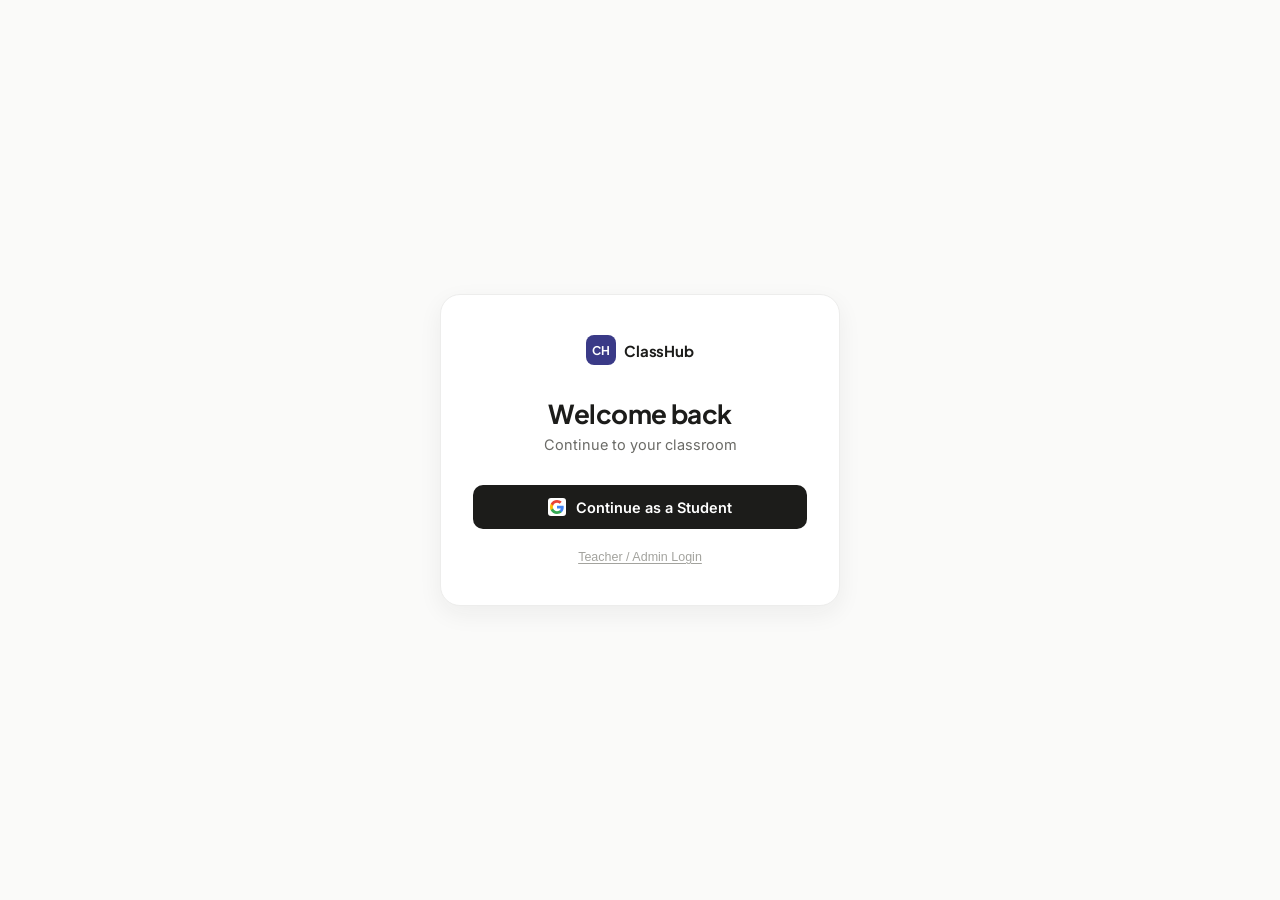
==== index.html @ 416e52ee "Add files via upload" ====
<!DOCTYPE html>
<html lang="en">
<head>
<meta charset="UTF-8" />
<meta name="viewport" content="width=device-width, initial-scale=1.0" />
<title>ClassHub — BCA Classroom</title>
<link rel="preconnect" href="https://fonts.googleapis.com" />
<link rel="preconnect" href="https://fonts.gstatic.com" crossorigin />
<link href="https://fonts.googleapis.com/css2?family=Plus+Jakarta+Sans:wght@400;500;600;700;800&family=Inter:wght@400;500;600&display=swap" rel="stylesheet" />
<link rel="stylesheet" href="style.css" />
</head>
<body>

  <!-- =========================================================
       SCREEN 1: LOGIN
  ========================================================== -->
  <section id="login-screen" class="screen">
    <div class="login-card">
      <div class="brand">
        <span class="brand-mark">CH</span>
        <span class="brand-name">ClassHub</span>
      </div>

      <h1 class="login-heading">Welcome back</h1>
      <p class="login-subtitle">Continue to your classroom</p>

      <button id="google-signin-btn" class="btn-primary">
        <svg width="18" height="18" viewBox="0 0 18 18" aria-hidden="true">
          <path fill="#4285F4" d="M17.64 9.2c0-.64-.06-1.25-.16-1.84H9v3.48h4.84c-.21 1.13-.85 2.09-1.81 2.73v2.27h2.93c1.71-1.58 2.68-3.9 2.68-6.64z"/>
          <path fill="#34A853" d="M9 18c2.43 0 4.47-.8 5.96-2.17l-2.93-2.27c-.81.54-1.85.86-3.03.86-2.33 0-4.31-1.57-5.02-3.68H.96v2.34C2.44 15.98 5.48 18 9 18z"/>
          <path fill="#FBBC05" d="M3.98 10.74A5.4 5.4 0 0 1 3.68 9c0-.6.1-1.19.3-1.74V4.92H.96A8.99 8.99 0 0 0 0 9c0 1.45.35 2.83.96 4.08l3.02-2.34z"/>
          <path fill="#EA4335" d="M9 3.58c1.32 0 2.51.45 3.44 1.35l2.59-2.59C13.46.89 11.43 0 9 0 5.48 0 2.44 2.02.96 4.92l3.02 2.34C4.69 5.15 6.67 3.58 9 3.58z"/>
        </svg>
        <span>Continue as a Student</span>
      </button>

      <button id="show-teacher-login" class="teacher-link">Teacher / Admin Login</button>
    </div>
  </section>

  <!-- =========================================================
       SCREEN 2: TEACHER / ADMIN LOGIN (hidden panel)
  ========================================================== -->
  <section id="teacher-screen" class="screen hidden">
    <div class="login-card">
      <button id="back-to-student" class="back-link" aria-label="Back">← Back</button>

      <div class="brand">
        <span class="brand-mark">CH</span>
        <span class="brand-name">ClassHub</span>
      </div>

      <h1 class="login-heading">Teacher sign in</h1>
      <p class="login-subtitle">For faculty and admin use only</p>

      <form id="teacher-login-form" class="teacher-form">
        <label for="teacher-email">Email</label>
        <input type="email" id="teacher-email" placeholder="admin@dav.in" required autocomplete="username" />

        <label for="teacher-password">Password</label>
        <input type="password" id="teacher-password" placeholder="••••••••" required autocomplete="current-password" />

        <p id="teacher-error" class="error-text hidden">Incorrect email or password.</p>

        <button type="submit" class="btn-primary">Sign in</button>
      </form>

      <p class="demo-note">Demo credentials for development only — not a secure login method.</p>
    </div>
  </section>

  <!-- =========================================================
       SCREEN 3: STUDENT ONBOARDING (first login only)
  ========================================================== -->
  <section id="onboarding-screen" class="screen hidden">
    <div class="login-card">
      <div class="brand">
        <span class="brand-mark">CH</span>
        <span class="brand-name">ClassHub</span>
      </div>

      <h1 class="login-heading">Welcome to ClassHub</h1>
      <p class="login-subtitle">Select your classroom to continue</p>

      <div class="classroom-card">
        <div class="classroom-name">BCA — FCA1</div>
        <div class="classroom-meta">Session 2026–27</div>
        <div class="classroom-meta">DAV College, Jalandhar</div>
      </div>

      <button id="join-classroom-btn" class="btn-primary">Join Classroom</button>
    </div>
  </section>

  <!-- =========================================================
       SCREEN 4: STUDENT DASHBOARD
  ========================================================== -->
  <section id="student-dashboard" class="screen hidden">
    <header class="app-header">
      <div class="header-left">
        <span class="brand-mark small">CH</span>
        <span class="brand-name">ClassHub</span>
        <span class="session-pill" id="session-pill">BCA · FCA1 · 2026–27</span>
      </div>

      <div class="header-right">
        <div class="profile-trigger" id="profile-trigger">
          <img id="header-avatar" class="avatar" src="" alt="Profile picture" />
          <span id="header-name" class="header-name"></span>
          <svg class="chevron" width="12" height="12" viewBox="0 0 12 12"><path d="M2 4l4 4 4-4" stroke="currentColor" stroke-width="1.5" fill="none" stroke-linecap="round" stroke-linejoin="round"/></svg>
        </div>
        <div id="profile-menu" class="profile-menu hidden">
          <div class="profile-menu-header">
            <img id="menu-avatar" class="avatar large" src="" alt="Profile picture" />
            <div>
              <div id="menu-name" class="menu-name"></div>
              <div id="menu-email" class="menu-email"></div>
            </div>
          </div>
          <button id="view-profile-btn" class="profile-menu-item">View profile</button>
          <button id="logout-btn" class="profile-menu-item danger">Log out</button>
        </div>
      </div>
    </header>

    <main class="dashboard-main">
      <h2 id="greeting" class="greeting">Good morning</h2>
      <p class="class-line" id="class-line">BCA • FCA1 • 2026–27</p>

      <div class="card-grid">
        <div class="feature-card">
          <div class="card-icon">📘</div>
          <div class="card-title">Notes</div>
          <div class="card-desc">Class notes and study material</div>
          <span class="card-badge">Coming soon</span>
        </div>
        <div class="feature-card">
          <div class="card-icon">📝</div>
          <div class="card-title">Assignments</div>
          <div class="card-desc">Tests and submissions</div>
          <span class="card-badge">Coming soon</span>
        </div>
        <div class="feature-card">
          <div class="card-icon">✅</div>
          <div class="card-title">Attendance</div>
          <div class="card-desc">Track your attendance</div>
          <span class="card-badge">Coming soon</span>
        </div>
        <div class="feature-card">
          <div class="card-icon">🗓️</div>
          <div class="card-title">Schedule</div>
          <div class="card-desc">Coming soon</div>
          <span class="card-badge">Coming soon</span>
        </div>
      </div>
    </main>
  </section>

  <!-- =========================================================
       SCREEN 5: STUDENT PROFILE PAGE
  ========================================================== -->
  <section id="profile-screen" class="screen hidden">
    <header class="app-header">
      <div class="header-left">
        <button id="profile-back-btn" class="back-link inline">← Back to dashboard</button>
      </div>
    </header>

    <main class="profile-main">
      <div class="profile-card">
        <img id="profile-photo" class="avatar xlarge" src="" alt="Profile picture" />
        <h2 id="profile-name" class="profile-name"></h2>
        <p id="profile-email" class="profile-email"></p>

        <div class="profile-details">
          <div class="detail-row"><span>Student UID</span><span id="profile-uid"></span></div>
          <div class="detail-row"><span>Class</span><span id="profile-class"></span></div>
          <div class="detail-row"><span>Section</span><span id="profile-section"></span></div>
          <div class="detail-row"><span>Session</span><span id="profile-session"></span></div>
          <div class="detail-row"><span>College</span><span id="profile-college"></span></div>
          <div class="detail-row"><span>Roll Number</span><span id="profile-roll"></span></div>
        </div>
      </div>
    </main>
  </section>

  <!-- =========================================================
       SCREEN 6: TEACHER DASHBOARD (placeholder)
  ========================================================== -->
  <section id="teacher-dashboard" class="screen hidden">
    <header class="app-header">
      <div class="header-left">
        <span class="brand-mark small">CH</span>
        <span class="brand-name">ClassHub</span>
      </div>
      <div class="header-right">
        <span class="teacher-name-tag">DAV Teacher</span>
        <button id="teacher-logout-btn" class="btn-secondary small">Log out</button>
      </div>
    </header>

    <main class="dashboard-main">
      <h2 class="greeting">Teacher Dashboard</h2>
      <p class="class-line">Placeholder — modules coming in a later phase</p>

      <div class="card-grid">
        <div class="feature-card"><div class="card-icon">📘</div><div class="card-title">Notes</div><span class="card-badge">Coming soon</span></div>
        <div class="feature-card"><div class="card-icon">📝</div><div class="card-title">Assignments</div><span class="card-badge">Coming soon</span></div>
        <div class="feature-card"><div class="card-icon">✅</div><div class="card-title">Attendance</div><span class="card-badge">Coming soon</span></div>
        <div class="feature-card"><div class="card-icon">👥</div><div class="card-title">Students</div><span class="card-badge">Coming soon</span></div>
      </div>
    </main>
  </section>

  <!-- Firebase SDKs (compat build — simplest for beginners) -->
  <script src="https://www.gstatic.com/firebasejs/10.12.2/firebase-app-compat.js"></script>
  <script src="https://www.gstatic.com/firebasejs/10.12.2/firebase-auth-compat.js"></script>
  <script src="https://www.gstatic.com/firebasejs/10.12.2/firebase-firestore-compat.js"></script>

  <script src="script.js"></script>
</body>
</html>
---- style.css ----
/* =========================================================
   TOKENS
========================================================= */
:root {
  --bg: #FAFAF9;
  --surface: #FFFFFF;
  --border: #EDEDEC;
  --border-strong: #E2E2E0;
  --text: #1C1C1A;
  --text-muted: #6B6B67;
  --text-faint: #A3A39E;
  --accent: #3A3A87;
  --accent-soft: #F1F1FB;
  --danger: #C0392B;
  --radius-lg: 20px;
  --radius-md: 14px;
  --radius-sm: 10px;
  --shadow-sm: 0 1px 2px rgba(28, 28, 26, 0.04);
  --shadow-md: 0 8px 24px rgba(28, 28, 26, 0.06);
  --font-display: 'Plus Jakarta Sans', sans-serif;
  --font-body: 'Inter', sans-serif;
}

* { box-sizing: border-box; }

body {
  margin: 0;
  font-family: var(--font-body);
  background: var(--bg);
  color: var(--text);
  -webkit-font-smoothing: antialiased;
}

.hidden { display: none !important; }

/* =========================================================
   LOGIN / ONBOARDING SCREENS
========================================================= */
.screen {
  min-height: 100vh;
}

#login-screen, #teacher-screen, #onboarding-screen {
  display: flex;
  align-items: center;
  justify-content: center;
  padding: 24px;
  animation: fadeIn 0.35s ease;
}

@keyframes fadeIn {
  from { opacity: 0; transform: translateY(6px); }
  to { opacity: 1; transform: translateY(0); }
}

.login-card {
  position: relative;
  width: 100%;
  max-width: 400px;
  background: var(--surface);
  border: 1px solid var(--border);
  border-radius: var(--radius-lg);
  box-shadow: var(--shadow-md);
  padding: 40px 32px;
  text-align: center;
}

.brand {
  display: flex;
  align-items: center;
  justify-content: center;
  gap: 8px;
  margin-bottom: 32px;
}

.brand-mark {
  width: 30px;
  height: 30px;
  border-radius: 8px;
  background: var(--accent);
  color: #fff;
  font-family: var(--font-display);
  font-weight: 700;
  font-size: 12px;
  display: flex;
  align-items: center;
  justify-content: center;
}

.brand-mark.small { width: 26px; height: 26px; font-size: 11px; }

.brand-name {
  font-family: var(--font-display);
  font-weight: 700;
  font-size: 15px;
  letter-spacing: -0.01em;
}

.login-heading {
  font-family: var(--font-display);
  font-size: 26px;
  font-weight: 700;
  margin: 0 0 6px;
  letter-spacing: -0.02em;
}

.login-subtitle {
  color: var(--text-muted);
  font-size: 14.5px;
  margin: 0 0 32px;
}

.btn-primary {
  width: 100%;
  display: flex;
  align-items: center;
  justify-content: center;
  gap: 10px;
  padding: 13px 20px;
  background: var(--text);
  color: #fff;
  border: none;
  border-radius: var(--radius-sm);
  font-family: var(--font-body);
  font-size: 14.5px;
  font-weight: 600;
  cursor: pointer;
  transition: transform 0.15s ease, opacity 0.15s ease;
}

.btn-primary:hover { opacity: 0.88; }
.btn-primary:active { transform: scale(0.98); }

.btn-primary svg { flex-shrink: 0; background: #fff; border-radius: 3px; padding: 2px; }

.btn-secondary {
  padding: 10px 16px;
  background: var(--surface);
  border: 1px solid var(--border-strong);
  border-radius: var(--radius-sm);
  color: var(--text);
  font-family: var(--font-body);
  font-weight: 600;
  font-size: 13.5px;
  cursor: pointer;
  transition: background 0.15s ease;
}

.btn-secondary:hover { background: var(--accent-soft); }
.btn-secondary.small { padding: 8px 14px; font-size: 13px; }

.teacher-link {
  margin-top: 20px;
  background: none;
  border: none;
  color: var(--text-faint);
  font-size: 12.5px;
  cursor: pointer;
  text-decoration: underline;
  text-underline-offset: 2px;
}

.teacher-link:hover { color: var(--text-muted); }

.back-link {
  position: absolute;
  top: 20px;
  left: 20px;
  background: none;
  border: none;
  color: var(--text-muted);
  font-size: 13px;
  cursor: pointer;
}

.back-link.inline {
  position: static;
  padding: 8px 0;
}

.teacher-form {
  display: flex;
  flex-direction: column;
  gap: 6px;
  text-align: left;
  margin-top: 8px;
}

.teacher-form label {
  font-size: 12.5px;
  font-weight: 600;
  color: var(--text-muted);
  margin-top: 10px;
}

.teacher-form input {
  padding: 11px 14px;
  border: 1px solid var(--border-strong);
  border-radius: var(--radius-sm);
  font-family: var(--font-body);
  font-size: 14px;
  background: var(--bg);
  outline: none;
  transition: border-color 0.15s ease;
}

.teacher-form input:focus {
  border-color: var(--accent);
  background: var(--surface);
}

.teacher-form .btn-primary { margin-top: 18px; }

.error-text {
  color: var(--danger);
  font-size: 12.5px;
  margin: 4px 0 0;
}

.demo-note {
  margin-top: 18px;
  font-size: 11.5px;
  color: var(--text-faint);
  line-height: 1.5;
}

/* Onboarding classroom card */
.classroom-card {
  background: var(--accent-soft);
  border: 1px solid var(--border);
  border-radius: var(--radius-md);
  padding: 20px;
  margin-bottom: 24px;
  text-align: left;
}

.classroom-name {
  font-family: var(--font-display);
  font-weight: 700;
  font-size: 16px;
  margin-bottom: 4px;
}

.classroom-meta {
  font-size: 13px;
  color: var(--text-muted);
}

/* =========================================================
   APP HEADER (dashboard / profile)
========================================================= */
.app-header {
  display: flex;
  align-items: center;
  justify-content: space-between;
  padding: 14px 28px;
  background: var(--surface);
  border-bottom: 1px solid var(--border);
  position: sticky;
  top: 0;
  z-index: 10;
}

.header-left {
  display: flex;
  align-items: center;
  gap: 10px;
}

.session-pill {
  margin-left: 10px;
  padding: 5px 12px;
  background: var(--accent-soft);
  color: var(--accent);
  border-radius: 999px;
  font-size: 12px;
  font-weight: 600;
}

.header-right {
  position: relative;
  display: flex;
  align-items: center;
  gap: 12px;
}

.profile-trigger {
  display: flex;
  align-items: center;
  gap: 8px;
  cursor: pointer;
  padding: 6px 10px 6px 6px;
  border-radius: 999px;
  transition: background 0.15s ease;
}

.profile-trigger:hover { background: var(--bg); }

.avatar {
  width: 30px;
  height: 30px;
  border-radius: 50%;
  object-fit: cover;
  border: 1px solid var(--border-strong);
  background: var(--border);
}

.avatar.large { width: 44px; height: 44px; }
.avatar.xlarge { width: 88px; height: 88px; }

.header-name {
  font-size: 13.5px;
  font-weight: 600;
}

.chevron { color: var(--text-faint); }

.teacher-name-tag {
  font-size: 13.5px;
  font-weight: 600;
  color: var(--text-muted);
}

.profile-menu {
  position: absolute;
  top: 46px;
  right: 0;
  width: 240px;
  background: var(--surface);
  border: 1px solid var(--border);
  border-radius: var(--radius-md);
  box-shadow: var(--shadow-md);
  padding: 8px;
  animation: fadeIn 0.15s ease;
}

.profile-menu-header {
  display: flex;
  align-items: center;
  gap: 10px;
  padding: 10px 8px 12px;
  border-bottom: 1px solid var(--border);
  margin-bottom: 6px;
}

.menu-name { font-size: 13.5px; font-weight: 600; }
.menu-email { font-size: 12px; color: var(--text-muted); }

.profile-menu-item {
  width: 100%;
  text-align: left;
  background: none;
  border: none;
  padding: 9px 8px;
  border-radius: var(--radius-sm);
  font-size: 13.5px;
  font-family: var(--font-body);
  cursor: pointer;
  color: var(--text);
}

.profile-menu-item:hover { background: var(--bg); }
.profile-menu-item.danger { color: var(--danger); }

/* =========================================================
   DASHBOARD
========================================================= */
.dashboard-main {
  max-width: 960px;
  margin: 0 auto;
  padding: 40px 24px 60px;
}

.greeting {
  font-family: var(--font-display);
  font-size: 26px;
  font-weight: 700;
  margin: 0 0 4px;
  letter-spacing: -0.02em;
}

.class-line {
  color: var(--text-muted);
  font-size: 14px;
  margin: 0 0 32px;
}

.card-grid {
  display: grid;
  grid-template-columns: repeat(auto-fit, minmax(200px, 1fr));
  gap: 16px;
}

.feature-card {
  background: var(--surface);
  border: 1px solid var(--border);
  border-radius: var(--radius-md);
  padding: 22px;
  position: relative;
  transition: box-shadow 0.15s ease, transform 0.15s ease;
}

.feature-card:hover {
  box-shadow: var(--shadow-md);
  transform: translateY(-2px);
}

.card-icon { font-size: 22px; margin-bottom: 12px; }

.card-title {
  font-family: var(--font-display);
  font-weight: 700;
  font-size: 15px;
  margin-bottom: 4px;
}

.card-desc {
  font-size: 12.5px;
  color: var(--text-muted);
  line-height: 1.4;
}

.card-badge {
  display: inline-block;
  margin-top: 14px;
  font-size: 10.5px;
  font-weight: 600;
  color: var(--text-faint);
  background: var(--bg);
  border: 1px solid var(--border-strong);
  padding: 3px 8px;
  border-radius: 999px;
}

/* =========================================================
   PROFILE PAGE
========================================================= */
.profile-main {
  max-width: 520px;
  margin: 0 auto;
  padding: 48px 24px;
}

.profile-card {
  background: var(--surface);
  border: 1px solid var(--border);
  border-radius: var(--radius-lg);
  padding: 36px 28px;
  text-align: center;
  box-shadow: var(--shadow-sm);
}

.profile-name {
  font-family: var(--font-display);
  font-size: 20px;
  font-weight: 700;
  margin: 16px 0 2px;
}

.profile-email {
  color: var(--text-muted);
  font-size: 13.5px;
  margin: 0 0 24px;
}

.profile-details {
  text-align: left;
  border-top: 1px solid var(--border);
  padding-top: 16px;
}

.detail-row {
  display: flex;
  justify-content: space-between;
  padding: 10px 4px;
  font-size: 13.5px;
  border-bottom: 1px solid var(--border);
}

.detail-row span:first-child { color: var(--text-muted); }
.detail-row span:last-child { font-weight: 600; }

/* =========================================================
   RESPONSIVE
========================================================= */
@media (max-width: 480px) {
  .login-card { padding: 32px 22px; }
  .app-header { padding: 12px 16px; }
  .session-pill { display: none; }
  .dashboard-main { padding: 28px 16px 48px; }
  .card-grid { grid-template-columns: 1fr 1fr; gap: 12px; }
  .header-name { max-width: 90px; overflow: hidden; text-overflow: ellipsis; white-space: nowrap; }
}

@media (max-width: 340px) {
  .card-grid { grid-template-columns: 1fr; }
}

@media (prefers-reduced-motion: reduce) {
  * { animation: none !important; transition: none !important; }
}
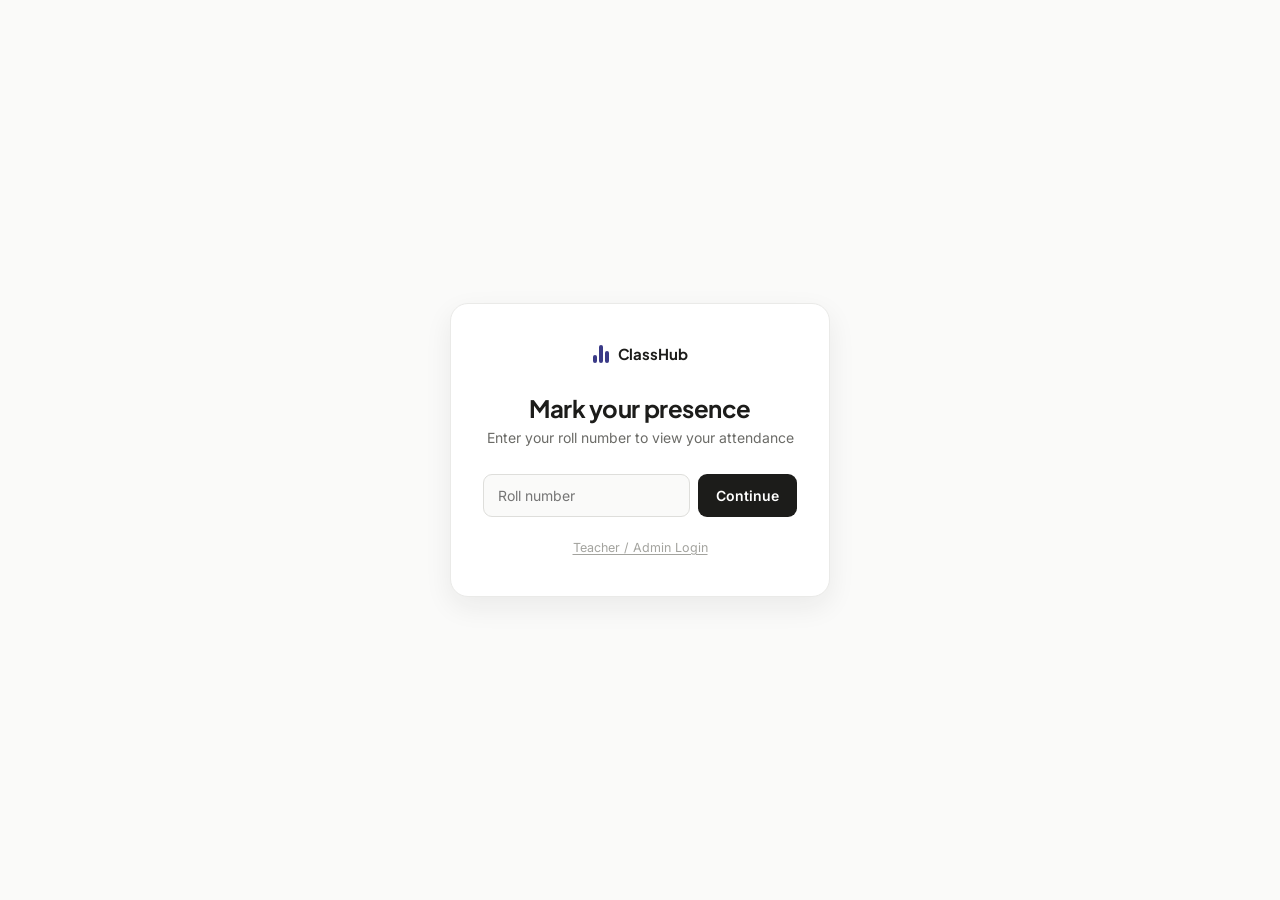
==== commit 4069c195: "Add files via upload" ====
--- a/index.html
+++ b/index.html
@@ -3,220 +3,129 @@
 <head>
 <meta charset="UTF-8" />
 <meta name="viewport" content="width=device-width, initial-scale=1.0" />
-<title>ClassHub — BCA Classroom</title>
+<title>ClassHub — Attendance</title>
 <link rel="preconnect" href="https://fonts.googleapis.com" />
 <link rel="preconnect" href="https://fonts.gstatic.com" crossorigin />
-<link href="https://fonts.googleapis.com/css2?family=Plus+Jakarta+Sans:wght@400;500;600;700;800&family=Inter:wght@400;500;600&display=swap" rel="stylesheet" />
+<link href="https://fonts.googleapis.com/css2?family=Plus+Jakarta+Sans:wght@500;600;700;800&family=Inter:wght@400;500;600&display=swap" rel="stylesheet" />
 <link rel="stylesheet" href="style.css" />
 </head>
 <body>
 
   <!-- =========================================================
-       SCREEN 1: LOGIN
+       SCREEN 1: LANDING — roll number entry (primary) + teacher link
   ========================================================== -->
-  <section id="login-screen" class="screen">
-    <div class="login-card">
+  <section id="landing-screen" class="screen center">
+    <div class="card">
       <div class="brand">
-        <span class="brand-mark">CH</span>
+        <span class="brand-bars" aria-hidden="true"><i></i><i></i><i></i></span>
         <span class="brand-name">ClassHub</span>
       </div>
 
-      <h1 class="login-heading">Welcome back</h1>
-      <p class="login-subtitle">Continue to your classroom</p>
+      <h1 class="heading">Mark your presence</h1>
+      <p class="subtitle">Enter your roll number to view your attendance</p>
 
-      <button id="google-signin-btn" class="btn-primary">
-        <svg width="18" height="18" viewBox="0 0 18 18" aria-hidden="true">
-          <path fill="#4285F4" d="M17.64 9.2c0-.64-.06-1.25-.16-1.84H9v3.48h4.84c-.21 1.13-.85 2.09-1.81 2.73v2.27h2.93c1.71-1.58 2.68-3.9 2.68-6.64z"/>
-          <path fill="#34A853" d="M9 18c2.43 0 4.47-.8 5.96-2.17l-2.93-2.27c-.81.54-1.85.86-3.03.86-2.33 0-4.31-1.57-5.02-3.68H.96v2.34C2.44 15.98 5.48 18 9 18z"/>
-          <path fill="#FBBC05" d="M3.98 10.74A5.4 5.4 0 0 1 3.68 9c0-.6.1-1.19.3-1.74V4.92H.96A8.99 8.99 0 0 0 0 9c0 1.45.35 2.83.96 4.08l3.02-2.34z"/>
-          <path fill="#EA4335" d="M9 3.58c1.32 0 2.51.45 3.44 1.35l2.59-2.59C13.46.89 11.43 0 9 0 5.48 0 2.44 2.02.96 4.92l3.02 2.34C4.69 5.15 6.67 3.58 9 3.58z"/>
-        </svg>
-        <span>Continue as a Student</span>
-      </button>
+      <form id="roll-form" class="roll-form">
+        <input type="text" id="roll-input" placeholder="Roll number" inputmode="numeric" autocomplete="off" required />
+        <button type="submit" class="btn-primary">Continue</button>
+      </form>
+      <p id="roll-error" class="error-text hidden">No student found with this roll number.</p>
 
-      <button id="show-teacher-login" class="teacher-link">Teacher / Admin Login</button>
+      <button id="show-teacher-login" class="text-link">Teacher / Admin Login</button>
     </div>
   </section>
 
   <!-- =========================================================
-       SCREEN 2: TEACHER / ADMIN LOGIN (hidden panel)
+       SCREEN 2: TEACHER / ADMIN LOGIN
   ========================================================== -->
-  <section id="teacher-screen" class="screen hidden">
-    <div class="login-card">
-      <button id="back-to-student" class="back-link" aria-label="Back">← Back</button>
+  <section id="teacher-login-screen" class="screen center hidden">
+    <div class="card">
+      <button id="back-to-landing" class="back-link" aria-label="Back">← Back</button>
 
       <div class="brand">
-        <span class="brand-mark">CH</span>
+        <span class="brand-bars" aria-hidden="true"><i></i><i></i><i></i></span>
         <span class="brand-name">ClassHub</span>
       </div>
 
-      <h1 class="login-heading">Teacher sign in</h1>
-      <p class="login-subtitle">For faculty and admin use only</p>
+      <h1 class="heading">Teacher sign in</h1>
+      <p class="subtitle">For faculty and admin use only</p>
 
-      <form id="teacher-login-form" class="teacher-form">
+      <form id="teacher-login-form" class="stack-form">
         <label for="teacher-email">Email</label>
-        <input type="email" id="teacher-email" placeholder="admin@dav.in" required autocomplete="username" />
+        <input type="email" id="teacher-email" required autocomplete="username" />
 
         <label for="teacher-password">Password</label>
-        <input type="password" id="teacher-password" placeholder="••••••••" required autocomplete="current-password" />
+        <input type="password" id="teacher-password" required autocomplete="current-password" />
 
-        <p id="teacher-error" class="error-text hidden">Incorrect email or password.</p>
+        <p id="teacher-error" class="error-text hidden"></p>
 
         <button type="submit" class="btn-primary">Sign in</button>
       </form>
-
-      <p class="demo-note">Demo credentials for development only — not a secure login method.</p>
     </div>
   </section>
 
   <!-- =========================================================
-       SCREEN 3: STUDENT ONBOARDING (first login only)
+       SCREEN 3: STUDENT VIEW — attendance bar (own record)
   ========================================================== -->
-  <section id="onboarding-screen" class="screen hidden">
-    <div class="login-card">
-      <div class="brand">
-        <span class="brand-mark">CH</span>
+  <section id="student-screen" class="screen hidden">
+    <header class="app-header">
+      <div class="header-left">
+        <span class="brand-bars small" aria-hidden="true"><i></i><i></i><i></i></span>
         <span class="brand-name">ClassHub</span>
       </div>
+      <button id="student-exit-btn" class="text-link">Change roll number</button>
+    </header>
 
-      <h1 class="login-heading">Welcome to ClassHub</h1>
-      <p class="login-subtitle">Select your classroom to continue</p>
+    <main class="main narrow">
+      <p class="eyebrow" id="student-roll-label"></p>
+      <h2 class="page-title" id="student-name-label"></h2>
 
-      <div class="classroom-card">
-        <div class="classroom-name">BCA — FCA1</div>
-        <div class="classroom-meta">Session 2026–27</div>
-        <div class="classroom-meta">DAV College, Jalandhar</div>
+      <div class="stat-block">
+        <div class="stat-row">
+          <span class="stat-label">Attendance</span>
+          <span class="stat-value" id="attendance-percent">—</span>
+        </div>
+        <div class="progress-track">
+          <div class="progress-fill" id="progress-fill" style="width: 0%"></div>
+        </div>
+        <div class="stat-sub" id="attendance-summary">No records yet</div>
       </div>
 
-      <button id="join-classroom-btn" class="btn-primary">Join Classroom</button>
-    </div>
-  </section>
-
-  <!-- =========================================================
-       SCREEN 4: STUDENT DASHBOARD
-  ========================================================== -->
-  <section id="student-dashboard" class="screen hidden">
-    <header class="app-header">
-      <div class="header-left">
-        <span class="brand-mark small">CH</span>
-        <span class="brand-name">ClassHub</span>
-        <span class="session-pill" id="session-pill">BCA · FCA1 · 2026–27</span>
-      </div>
-
-      <div class="header-right">
-        <div class="profile-trigger" id="profile-trigger">
-          <img id="header-avatar" class="avatar" src="" alt="Profile picture" />
-          <span id="header-name" class="header-name"></span>
-          <svg class="chevron" width="12" height="12" viewBox="0 0 12 12"><path d="M2 4l4 4 4-4" stroke="currentColor" stroke-width="1.5" fill="none" stroke-linecap="round" stroke-linejoin="round"/></svg>
-        </div>
-        <div id="profile-menu" class="profile-menu hidden">
-          <div class="profile-menu-header">
-            <img id="menu-avatar" class="avatar large" src="" alt="Profile picture" />
-            <div>
-              <div id="menu-name" class="menu-name"></div>
-              <div id="menu-email" class="menu-email"></div>
-            </div>
-          </div>
-          <button id="view-profile-btn" class="profile-menu-item">View profile</button>
-          <button id="logout-btn" class="profile-menu-item danger">Log out</button>
-        </div>
-      </div>
-    </header>
-
-    <main class="dashboard-main">
-      <h2 id="greeting" class="greeting">Good morning</h2>
-      <p class="class-line" id="class-line">BCA • FCA1 • 2026–27</p>
-
-      <div class="card-grid">
-        <div class="feature-card">
-          <div class="card-icon">📘</div>
-          <div class="card-title">Notes</div>
-          <div class="card-desc">Class notes and study material</div>
-          <span class="card-badge">Coming soon</span>
-        </div>
-        <div class="feature-card">
-          <div class="card-icon">📝</div>
-          <div class="card-title">Assignments</div>
-          <div class="card-desc">Tests and submissions</div>
-          <span class="card-badge">Coming soon</span>
-        </div>
-        <div class="feature-card">
-          <div class="card-icon">✅</div>
-          <div class="card-title">Attendance</div>
-          <div class="card-desc">Track your attendance</div>
-          <span class="card-badge">Coming soon</span>
-        </div>
-        <div class="feature-card">
-          <div class="card-icon">🗓️</div>
-          <div class="card-title">Schedule</div>
-          <div class="card-desc">Coming soon</div>
-          <span class="card-badge">Coming soon</span>
-        </div>
-      </div>
+      <h3 class="section-label">Recent days</h3>
+      <div id="history-list" class="history-list"></div>
     </main>
   </section>
 
   <!-- =========================================================
-       SCREEN 5: STUDENT PROFILE PAGE
+       SCREEN 4: TEACHER DASHBOARD — the attendance bar
   ========================================================== -->
-  <section id="profile-screen" class="screen hidden">
+  <section id="teacher-screen" class="screen hidden">
     <header class="app-header">
       <div class="header-left">
-        <button id="profile-back-btn" class="back-link inline">← Back to dashboard</button>
+        <span class="brand-bars small" aria-hidden="true"><i></i><i></i><i></i></span>
+        <span class="brand-name">ClassHub</span>
       </div>
+      <button id="teacher-logout-btn" class="text-link">Log out</button>
     </header>
 
-    <main class="profile-main">
-      <div class="profile-card">
-        <img id="profile-photo" class="avatar xlarge" src="" alt="Profile picture" />
-        <h2 id="profile-name" class="profile-name"></h2>
-        <p id="profile-email" class="profile-email"></p>
-
-        <div class="profile-details">
-          <div class="detail-row"><span>Student UID</span><span id="profile-uid"></span></div>
-          <div class="detail-row"><span>Class</span><span id="profile-class"></span></div>
-          <div class="detail-row"><span>Section</span><span id="profile-section"></span></div>
-          <div class="detail-row"><span>Session</span><span id="profile-session"></span></div>
-          <div class="detail-row"><span>College</span><span id="profile-college"></span></div>
-          <div class="detail-row"><span>Roll Number</span><span id="profile-roll"></span></div>
+    <main class="main">
+      <div class="dashboard-top">
+        <div>
+          <h2 class="page-title">Attendance</h2>
+          <p class="eyebrow" id="date-display"></p>
+        </div>
+        <div class="date-controls">
+          <input type="date" id="date-input" />
+          <button id="mark-all-present-btn" class="btn-secondary">Mark all present</button>
         </div>
       </div>
+
+      <div class="summary-bar" id="summary-bar"></div>
+
+      <div id="attendance-bar" class="attendance-bar"></div>
+      <p class="hint-text">Click a student to cycle: unmarked → present → absent</p>
     </main>
   </section>
 
-  <!-- =========================================================
-       SCREEN 6: TEACHER DASHBOARD (placeholder)
-  ========================================================== -->
-  <section id="teacher-dashboard" class="screen hidden">
-    <header class="app-header">
-      <div class="header-left">
-        <span class="brand-mark small">CH</span>
-        <span class="brand-name">ClassHub</span>
-      </div>
-      <div class="header-right">
-        <span class="teacher-name-tag">DAV Teacher</span>
-        <button id="teacher-logout-btn" class="btn-secondary small">Log out</button>
-      </div>
-    </header>
-
-    <main class="dashboard-main">
-      <h2 class="greeting">Teacher Dashboard</h2>
-      <p class="class-line">Placeholder — modules coming in a later phase</p>
-
-      <div class="card-grid">
-        <div class="feature-card"><div class="card-icon">📘</div><div class="card-title">Notes</div><span class="card-badge">Coming soon</span></div>
-        <div class="feature-card"><div class="card-icon">📝</div><div class="card-title">Assignments</div><span class="card-badge">Coming soon</span></div>
-        <div class="feature-card"><div class="card-icon">✅</div><div class="card-title">Attendance</div><span class="card-badge">Coming soon</span></div>
-        <div class="feature-card"><div class="card-icon">👥</div><div class="card-title">Students</div><span class="card-badge">Coming soon</span></div>
-      </div>
-    </main>
-  </section>
-
-  <!-- Firebase SDKs (compat build — simplest for beginners) -->
-  <script src="https://www.gstatic.com/firebasejs/10.12.2/firebase-app-compat.js"></script>
-  <script src="https://www.gstatic.com/firebasejs/10.12.2/firebase-auth-compat.js"></script>
-  <script src="https://www.gstatic.com/firebasejs/10.12.2/firebase-firestore-compat.js"></script>
-
-  <script src="script.js"></script>
+  <script type="module" src="script.js"></script>
 </body>
 </html>
--- a/style.css
+++ b/style.css
@@ -4,19 +4,25 @@
 :root {
   --bg: #FAFAF9;
   --surface: #FFFFFF;
-  --border: #EDEDEC;
-  --border-strong: #E2E2E0;
+  --border: #EAEAE8;
+  --border-strong: #DEDEDB;
   --text: #1C1C1A;
   --text-muted: #6B6B67;
   --text-faint: #A3A39E;
   --accent: #3A3A87;
   --accent-soft: #F1F1FB;
-  --danger: #C0392B;
-  --radius-lg: 20px;
-  --radius-md: 14px;
-  --radius-sm: 10px;
+  --present: #1E7A4C;
+  --present-bg: #E8F5EE;
+  --present-border: #BFE3CE;
+  --absent: #B23B2E;
+  --absent-bg: #FBEBE9;
+  --absent-border: #F1C7C1;
+  --unmarked-bg: #F4F4F3;
+  --radius-lg: 18px;
+  --radius-md: 12px;
+  --radius-sm: 9px;
   --shadow-sm: 0 1px 2px rgba(28, 28, 26, 0.04);
-  --shadow-md: 0 8px 24px rgba(28, 28, 26, 0.06);
+  --shadow-md: 0 10px 28px rgba(28, 28, 26, 0.07);
   --font-display: 'Plus Jakarta Sans', sans-serif;
   --font-body: 'Inter', sans-serif;
 }
@@ -34,18 +40,16 @@
 .hidden { display: none !important; }
 
 /* =========================================================
-   LOGIN / ONBOARDING SCREENS
-========================================================= */
-.screen {
-  min-height: 100vh;
-}
-
-#login-screen, #teacher-screen, #onboarding-screen {
+   LAYOUT SHELLS
+========================================================= */
+.screen { min-height: 100vh; }
+
+.screen.center {
   display: flex;
   align-items: center;
   justify-content: center;
   padding: 24px;
-  animation: fadeIn 0.35s ease;
+  animation: fadeIn 0.3s ease;
 }
 
 @keyframes fadeIn {
@@ -53,10 +57,65 @@
   to { opacity: 1; transform: translateY(0); }
 }
 
-.login-card {
+.main {
+  max-width: 880px;
+  margin: 0 auto;
+  padding: 40px 32px 64px;
+}
+
+.main.narrow { max-width: 520px; }
+
+/* =========================================================
+   BRAND
+========================================================= */
+.brand {
+  display: flex;
+  align-items: center;
+  justify-content: center;
+  gap: 9px;
+  margin-bottom: 30px;
+}
+
+.header-left .brand,
+.header-left { display: flex; align-items: center; gap: 9px; margin: 0; }
+
+.brand-bars {
+  display: inline-flex;
+  align-items: flex-end;
+  gap: 2px;
+  height: 18px;
+}
+
+.brand-bars i {
+  display: block;
+  width: 4px;
+  border-radius: 2px;
+  background: var(--accent);
+}
+.brand-bars i:nth-child(1) { height: 8px; }
+.brand-bars i:nth-child(2) { height: 18px; }
+.brand-bars i:nth-child(3) { height: 12px; }
+
+.brand-bars.small { height: 14px; }
+.brand-bars.small i { width: 3px; }
+.brand-bars.small i:nth-child(1) { height: 6px; }
+.brand-bars.small i:nth-child(2) { height: 14px; }
+.brand-bars.small i:nth-child(3) { height: 9px; }
+
+.brand-name {
+  font-family: var(--font-display);
+  font-weight: 700;
+  font-size: 15px;
+  letter-spacing: -0.01em;
+}
+
+/* =========================================================
+   LOGIN CARDS
+========================================================= */
+.card {
   position: relative;
   width: 100%;
-  max-width: 400px;
+  max-width: 380px;
   background: var(--surface);
   border: 1px solid var(--border);
   border-radius: var(--radius-lg);
@@ -65,92 +124,102 @@
   text-align: center;
 }
 
-.brand {
-  display: flex;
-  align-items: center;
-  justify-content: center;
-  gap: 8px;
-  margin-bottom: 32px;
-}
-
-.brand-mark {
-  width: 30px;
-  height: 30px;
-  border-radius: 8px;
-  background: var(--accent);
-  color: #fff;
+.heading {
   font-family: var(--font-display);
-  font-weight: 700;
-  font-size: 12px;
-  display: flex;
-  align-items: center;
-  justify-content: center;
-}
-
-.brand-mark.small { width: 26px; height: 26px; font-size: 11px; }
-
-.brand-name {
-  font-family: var(--font-display);
-  font-weight: 700;
-  font-size: 15px;
-  letter-spacing: -0.01em;
-}
-
-.login-heading {
-  font-family: var(--font-display);
-  font-size: 26px;
+  font-size: 24px;
   font-weight: 700;
   margin: 0 0 6px;
   letter-spacing: -0.02em;
 }
 
-.login-subtitle {
-  color: var(--text-muted);
-  font-size: 14.5px;
-  margin: 0 0 32px;
-}
+.subtitle {
+  color: var(--text-muted);
+  font-size: 14px;
+  margin: 0 0 28px;
+}
+
+.roll-form {
+  display: flex;
+  gap: 8px;
+}
+
+.roll-form input {
+  flex: 1;
+  min-width: 0;
+  padding: 12px 14px;
+  border: 1px solid var(--border-strong);
+  border-radius: var(--radius-sm);
+  font-family: var(--font-body);
+  font-size: 14px;
+  background: var(--bg);
+  outline: none;
+  transition: border-color 0.15s ease;
+}
+
+.roll-form input:focus { border-color: var(--accent); background: var(--surface); }
+
+.roll-form .btn-primary { width: auto; padding: 12px 18px; }
+
+.stack-form {
+  display: flex;
+  flex-direction: column;
+  gap: 6px;
+  text-align: left;
+}
+
+.stack-form label {
+  font-size: 12.5px;
+  font-weight: 600;
+  color: var(--text-muted);
+  margin-top: 10px;
+}
+
+.stack-form input {
+  padding: 11px 14px;
+  border: 1px solid var(--border-strong);
+  border-radius: var(--radius-sm);
+  font-family: var(--font-body);
+  font-size: 14px;
+  background: var(--bg);
+  outline: none;
+  transition: border-color 0.15s ease;
+}
+
+.stack-form input:focus { border-color: var(--accent); background: var(--surface); }
+.stack-form .btn-primary { margin-top: 18px; }
 
 .btn-primary {
   width: 100%;
-  display: flex;
-  align-items: center;
-  justify-content: center;
-  gap: 10px;
-  padding: 13px 20px;
+  padding: 12px 20px;
   background: var(--text);
   color: #fff;
   border: none;
   border-radius: var(--radius-sm);
   font-family: var(--font-body);
-  font-size: 14.5px;
+  font-size: 14px;
   font-weight: 600;
   cursor: pointer;
-  transition: transform 0.15s ease, opacity 0.15s ease;
-}
-
+  transition: opacity 0.15s ease, transform 0.1s ease;
+}
 .btn-primary:hover { opacity: 0.88; }
 .btn-primary:active { transform: scale(0.98); }
-
-.btn-primary svg { flex-shrink: 0; background: #fff; border-radius: 3px; padding: 2px; }
+.btn-primary:disabled { opacity: 0.5; cursor: not-allowed; }
 
 .btn-secondary {
-  padding: 10px 16px;
+  padding: 9px 14px;
   background: var(--surface);
   border: 1px solid var(--border-strong);
   border-radius: var(--radius-sm);
   color: var(--text);
   font-family: var(--font-body);
   font-weight: 600;
-  font-size: 13.5px;
+  font-size: 13px;
   cursor: pointer;
   transition: background 0.15s ease;
 }
-
 .btn-secondary:hover { background: var(--accent-soft); }
-.btn-secondary.small { padding: 8px 14px; font-size: 13px; }
-
-.teacher-link {
-  margin-top: 20px;
+
+.text-link {
   background: none;
   border: none;
   color: var(--text-faint);
@@ -158,9 +227,14 @@
   cursor: pointer;
   text-decoration: underline;
   text-underline-offset: 2px;
-}
-
-.teacher-link:hover { color: var(--text-muted); }
+  font-family: var(--font-body);
+}
+.text-link:hover { color: var(--text-muted); }
+
+.roll-form + .error-text,
+.stack-form .error-text { margin-top: 10px; }
+
+.roll-form ~ .text-link { display: block; margin: 22px auto 0; }
 
 .back-link {
   position: absolute;
@@ -173,87 +247,20 @@
   cursor: pointer;
 }
 
-.back-link.inline {
-  position: static;
-  padding: 8px 0;
-}
-
-.teacher-form {
-  display: flex;
-  flex-direction: column;
-  gap: 6px;
-  text-align: left;
-  margin-top: 8px;
-}
-
-.teacher-form label {
-  font-size: 12.5px;
-  font-weight: 600;
-  color: var(--text-muted);
-  margin-top: 10px;
-}
-
-.teacher-form input {
-  padding: 11px 14px;
-  border: 1px solid var(--border-strong);
-  border-radius: var(--radius-sm);
-  font-family: var(--font-body);
-  font-size: 14px;
-  background: var(--bg);
-  outline: none;
-  transition: border-color 0.15s ease;
-}
-
-.teacher-form input:focus {
-  border-color: var(--accent);
-  background: var(--surface);
-}
-
-.teacher-form .btn-primary { margin-top: 18px; }
-
 .error-text {
-  color: var(--danger);
-  font-size: 12.5px;
-  margin: 4px 0 0;
-}
-
-.demo-note {
-  margin-top: 18px;
-  font-size: 11.5px;
-  color: var(--text-faint);
-  line-height: 1.5;
-}
-
-/* Onboarding classroom card */
-.classroom-card {
-  background: var(--accent-soft);
-  border: 1px solid var(--border);
-  border-radius: var(--radius-md);
-  padding: 20px;
-  margin-bottom: 24px;
-  text-align: left;
-}
-
-.classroom-name {
-  font-family: var(--font-display);
-  font-weight: 700;
-  font-size: 16px;
-  margin-bottom: 4px;
-}
-
-.classroom-meta {
-  font-size: 13px;
-  color: var(--text-muted);
-}
-
-/* =========================================================
-   APP HEADER (dashboard / profile)
+  color: var(--absent);
+  font-size: 12.5px;
+  margin: 10px 0 0;
+}
+
+/* =========================================================
+   APP HEADER
 ========================================================= */
 .app-header {
   display: flex;
   align-items: center;
   justify-content: space-between;
-  padding: 14px 28px;
+  padding: 16px 32px;
   background: var(--surface);
   border-bottom: 1px solid var(--border);
   position: sticky;
@@ -261,239 +268,228 @@
   z-index: 10;
 }
 
-.header-left {
-  display: flex;
-  align-items: center;
-  gap: 10px;
-}
-
-.session-pill {
-  margin-left: 10px;
-  padding: 5px 12px;
-  background: var(--accent-soft);
-  color: var(--accent);
-  border-radius: 999px;
-  font-size: 12px;
-  font-weight: 600;
-}
-
-.header-right {
-  position: relative;
-  display: flex;
-  align-items: center;
-  gap: 12px;
-}
-
-.profile-trigger {
-  display: flex;
-  align-items: center;
-  gap: 8px;
-  cursor: pointer;
-  padding: 6px 10px 6px 6px;
-  border-radius: 999px;
-  transition: background 0.15s ease;
-}
-
-.profile-trigger:hover { background: var(--bg); }
-
-.avatar {
-  width: 30px;
-  height: 30px;
-  border-radius: 50%;
-  object-fit: cover;
-  border: 1px solid var(--border-strong);
-  background: var(--border);
-}
-
-.avatar.large { width: 44px; height: 44px; }
-.avatar.xlarge { width: 88px; height: 88px; }
-
-.header-name {
-  font-size: 13.5px;
-  font-weight: 600;
-}
-
-.chevron { color: var(--text-faint); }
-
-.teacher-name-tag {
-  font-size: 13.5px;
-  font-weight: 600;
-  color: var(--text-muted);
-}
-
-.profile-menu {
-  position: absolute;
-  top: 46px;
-  right: 0;
-  width: 240px;
+/* =========================================================
+   STUDENT VIEW
+========================================================= */
+.eyebrow {
+  font-size: 12.5px;
+  font-weight: 600;
+  color: var(--text-faint);
+  text-transform: uppercase;
+  letter-spacing: 0.04em;
+  margin: 0 0 4px;
+}
+
+.page-title {
+  font-family: var(--font-display);
+  font-size: 24px;
+  font-weight: 700;
+  margin: 0 0 28px;
+  letter-spacing: -0.02em;
+}
+
+.stat-block {
   background: var(--surface);
   border: 1px solid var(--border);
   border-radius: var(--radius-md);
-  box-shadow: var(--shadow-md);
-  padding: 8px;
-  animation: fadeIn 0.15s ease;
-}
-
-.profile-menu-header {
-  display: flex;
+  padding: 24px;
+  margin-bottom: 32px;
+}
+
+.stat-row {
+  display: flex;
+  justify-content: space-between;
+  align-items: baseline;
+  margin-bottom: 12px;
+}
+
+.stat-label { font-size: 13px; color: var(--text-muted); font-weight: 600; }
+.stat-value { font-family: var(--font-display); font-size: 22px; font-weight: 700; }
+
+.progress-track {
+  height: 8px;
+  background: var(--unmarked-bg);
+  border-radius: 999px;
+  overflow: hidden;
+}
+
+.progress-fill {
+  height: 100%;
+  background: var(--present);
+  border-radius: 999px;
+  transition: width 0.3s ease;
+}
+
+.stat-sub {
+  margin-top: 10px;
+  font-size: 12.5px;
+  color: var(--text-muted);
+}
+
+.section-label {
+  font-size: 13px;
+  font-weight: 700;
+  color: var(--text-muted);
+  margin: 0 0 12px;
+}
+
+.history-list {
+  display: flex;
+  flex-direction: column;
+  gap: 6px;
+}
+
+.history-row {
+  display: flex;
+  justify-content: space-between;
   align-items: center;
+  padding: 10px 14px;
+  border: 1px solid var(--border);
+  border-radius: var(--radius-sm);
+  font-size: 13.5px;
+  background: var(--surface);
+}
+
+.status-chip {
+  font-size: 11.5px;
+  font-weight: 700;
+  padding: 3px 9px;
+  border-radius: 999px;
+  text-transform: capitalize;
+}
+.status-chip.present { color: var(--present); background: var(--present-bg); }
+.status-chip.absent { color: var(--absent); background: var(--absent-bg); }
+
+.empty-text {
+  color: var(--text-faint);
+  font-size: 13px;
+  padding: 8px 2px;
+}
+
+/* =========================================================
+   TEACHER DASHBOARD — attendance bar
+========================================================= */
+.dashboard-top {
+  display: flex;
+  justify-content: space-between;
+  align-items: flex-start;
+  flex-wrap: wrap;
+  gap: 16px;
+  margin-bottom: 20px;
+}
+
+.dashboard-top .page-title { margin-bottom: 4px; }
+
+.date-controls {
+  display: flex;
   gap: 10px;
-  padding: 10px 8px 12px;
-  border-bottom: 1px solid var(--border);
-  margin-bottom: 6px;
-}
-
-.menu-name { font-size: 13.5px; font-weight: 600; }
-.menu-email { font-size: 12px; color: var(--text-muted); }
-
-.profile-menu-item {
-  width: 100%;
-  text-align: left;
-  background: none;
-  border: none;
-  padding: 9px 8px;
-  border-radius: var(--radius-sm);
+  align-items: center;
+}
+
+.date-controls input[type="date"] {
+  padding: 9px 12px;
+  border: 1px solid var(--border-strong);
+  border-radius: var(--radius-sm);
+  font-family: var(--font-body);
   font-size: 13.5px;
-  font-family: var(--font-body);
+  background: var(--surface);
+  outline: none;
+}
+
+.summary-bar {
+  display: flex;
+  gap: 10px;
+  margin-bottom: 24px;
+  flex-wrap: wrap;
+}
+
+.summary-pill {
+  padding: 7px 14px;
+  border-radius: 999px;
+  font-size: 12.5px;
+  font-weight: 700;
+  border: 1px solid var(--border);
+  background: var(--surface);
+  color: var(--text-muted);
+}
+.summary-pill.present { color: var(--present); background: var(--present-bg); border-color: var(--present-border); }
+.summary-pill.absent { color: var(--absent); background: var(--absent-bg); border-color: var(--absent-border); }
+
+.attendance-bar {
+  display: flex;
+  flex-wrap: wrap;
+  gap: 10px;
+}
+
+.student-chip {
+  display: flex;
+  flex-direction: column;
+  align-items: flex-start;
+  gap: 2px;
+  min-width: 132px;
+  padding: 12px 16px;
+  border-radius: var(--radius-md);
+  border: 1px solid var(--border-strong);
+  background: var(--unmarked-bg);
   cursor: pointer;
+  transition: transform 0.1s ease, background 0.15s ease, border-color 0.15s ease;
+  user-select: none;
+}
+
+.student-chip:hover { transform: translateY(-1px); }
+.student-chip:active { transform: scale(0.98); }
+
+.student-chip.present {
+  background: var(--present-bg);
+  border-color: var(--present-border);
+}
+.student-chip.absent {
+  background: var(--absent-bg);
+  border-color: var(--absent-border);
+}
+
+.chip-roll {
+  font-size: 11px;
+  font-weight: 600;
+  color: var(--text-faint);
+}
+.student-chip.present .chip-roll { color: var(--present); opacity: 0.75; }
+.student-chip.absent .chip-roll { color: var(--absent); opacity: 0.75; }
+
+.chip-name {
+  font-size: 13.5px;
+  font-weight: 600;
   color: var(--text);
 }
 
-.profile-menu-item:hover { background: var(--bg); }
-.profile-menu-item.danger { color: var(--danger); }
-
-/* =========================================================
-   DASHBOARD
-========================================================= */
-.dashboard-main {
-  max-width: 960px;
-  margin: 0 auto;
-  padding: 40px 24px 60px;
-}
-
-.greeting {
-  font-family: var(--font-display);
-  font-size: 26px;
-  font-weight: 700;
-  margin: 0 0 4px;
-  letter-spacing: -0.02em;
-}
-
-.class-line {
-  color: var(--text-muted);
-  font-size: 14px;
-  margin: 0 0 32px;
-}
-
-.card-grid {
-  display: grid;
-  grid-template-columns: repeat(auto-fit, minmax(200px, 1fr));
-  gap: 16px;
-}
-
-.feature-card {
-  background: var(--surface);
-  border: 1px solid var(--border);
-  border-radius: var(--radius-md);
-  padding: 22px;
-  position: relative;
-  transition: box-shadow 0.15s ease, transform 0.15s ease;
-}
-
-.feature-card:hover {
-  box-shadow: var(--shadow-md);
-  transform: translateY(-2px);
-}
-
-.card-icon { font-size: 22px; margin-bottom: 12px; }
-
-.card-title {
-  font-family: var(--font-display);
-  font-weight: 700;
-  font-size: 15px;
-  margin-bottom: 4px;
-}
-
-.card-desc {
-  font-size: 12.5px;
-  color: var(--text-muted);
-  line-height: 1.4;
-}
-
-.card-badge {
-  display: inline-block;
-  margin-top: 14px;
+.chip-status {
+  margin-top: 4px;
   font-size: 10.5px;
-  font-weight: 600;
-  color: var(--text-faint);
-  background: var(--bg);
-  border: 1px solid var(--border-strong);
-  padding: 3px 8px;
-  border-radius: 999px;
-}
-
-/* =========================================================
-   PROFILE PAGE
-========================================================= */
-.profile-main {
-  max-width: 520px;
-  margin: 0 auto;
-  padding: 48px 24px;
-}
-
-.profile-card {
-  background: var(--surface);
-  border: 1px solid var(--border);
-  border-radius: var(--radius-lg);
-  padding: 36px 28px;
-  text-align: center;
-  box-shadow: var(--shadow-sm);
-}
-
-.profile-name {
-  font-family: var(--font-display);
-  font-size: 20px;
-  font-weight: 700;
-  margin: 16px 0 2px;
-}
-
-.profile-email {
-  color: var(--text-muted);
-  font-size: 13.5px;
-  margin: 0 0 24px;
-}
-
-.profile-details {
-  text-align: left;
-  border-top: 1px solid var(--border);
-  padding-top: 16px;
-}
-
-.detail-row {
-  display: flex;
-  justify-content: space-between;
-  padding: 10px 4px;
-  font-size: 13.5px;
-  border-bottom: 1px solid var(--border);
-}
-
-.detail-row span:first-child { color: var(--text-muted); }
-.detail-row span:last-child { font-weight: 600; }
-
-/* =========================================================
-   RESPONSIVE
-========================================================= */
-@media (max-width: 480px) {
-  .login-card { padding: 32px 22px; }
-  .app-header { padding: 12px 16px; }
-  .session-pill { display: none; }
-  .dashboard-main { padding: 28px 16px 48px; }
-  .card-grid { grid-template-columns: 1fr 1fr; gap: 12px; }
-  .header-name { max-width: 90px; overflow: hidden; text-overflow: ellipsis; white-space: nowrap; }
-}
-
-@media (max-width: 340px) {
-  .card-grid { grid-template-columns: 1fr; }
+  font-weight: 700;
+  text-transform: uppercase;
+  letter-spacing: 0.03em;
+  color: var(--text-faint);
+}
+.student-chip.present .chip-status { color: var(--present); }
+.student-chip.absent .chip-status { color: var(--absent); }
+
+.hint-text {
+  margin-top: 20px;
+  font-size: 12px;
+  color: var(--text-faint);
+}
+
+/* =========================================================
+   RESPONSIVE (laptop-first; graceful down to tablet/mobile)
+========================================================= */
+@media (max-width: 640px) {
+  .app-header { padding: 14px 18px; }
+  .main { padding: 28px 18px 48px; }
+  .roll-form { flex-direction: column; }
+  .roll-form .btn-primary { width: 100%; }
+  .dashboard-top { flex-direction: column; align-items: stretch; }
+  .date-controls { flex-wrap: wrap; }
+  .student-chip { flex: 1 1 calc(50% - 10px); min-width: 0; }
 }
 
 @media (prefers-reduced-motion: reduce) {
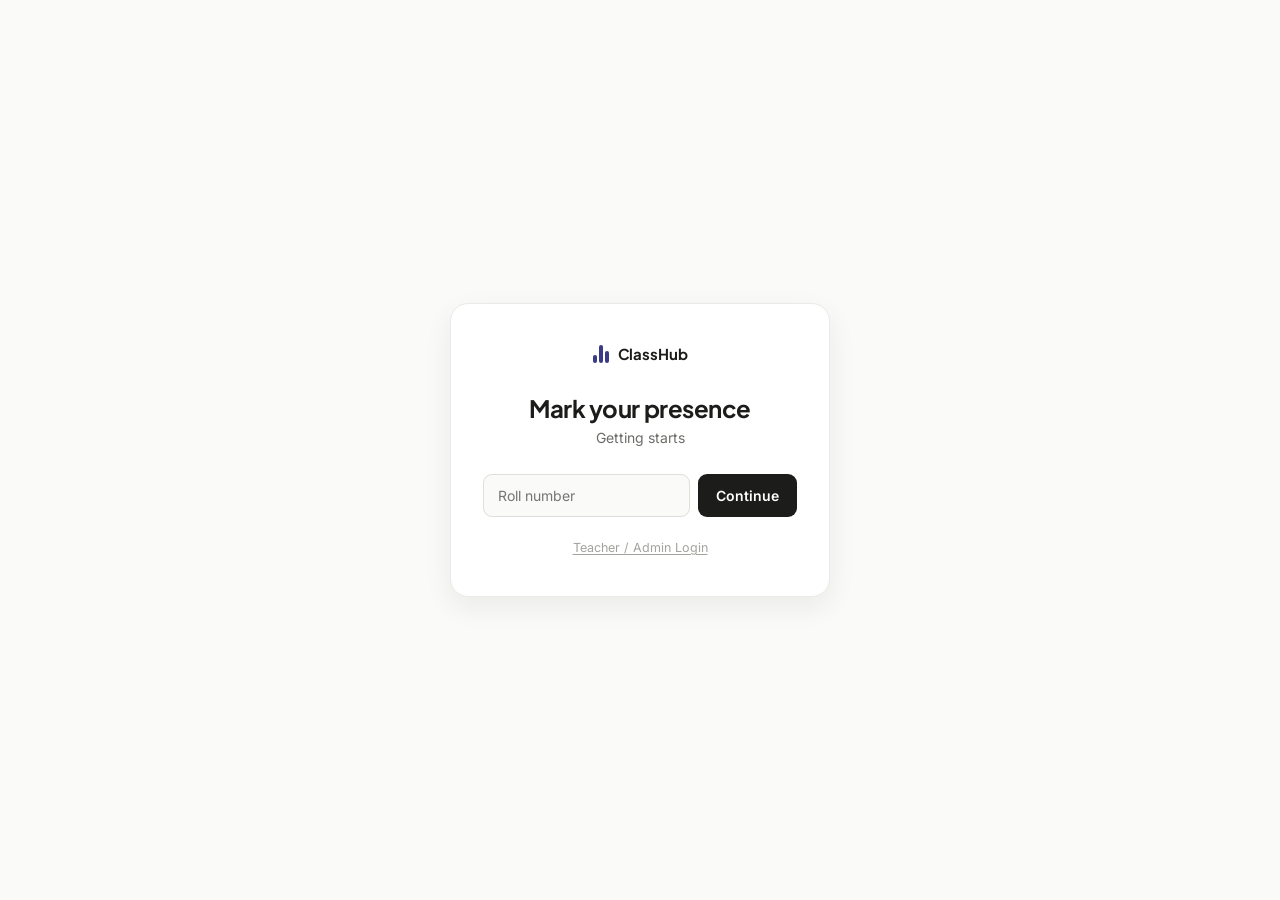
==== commit 23fa2a8f: "Update subtitle text in index.html" ====
--- a/index.html
+++ b/index.html
@@ -22,7 +22,7 @@
       </div>
 
       <h1 class="heading">Mark your presence</h1>
-      <p class="subtitle">Enter your roll number to view your attendance</p>
+      <p class="subtitle">Getting starts</p>
 
       <form id="roll-form" class="roll-form">
         <input type="text" id="roll-input" placeholder="Roll number" inputmode="numeric" autocomplete="off" required />
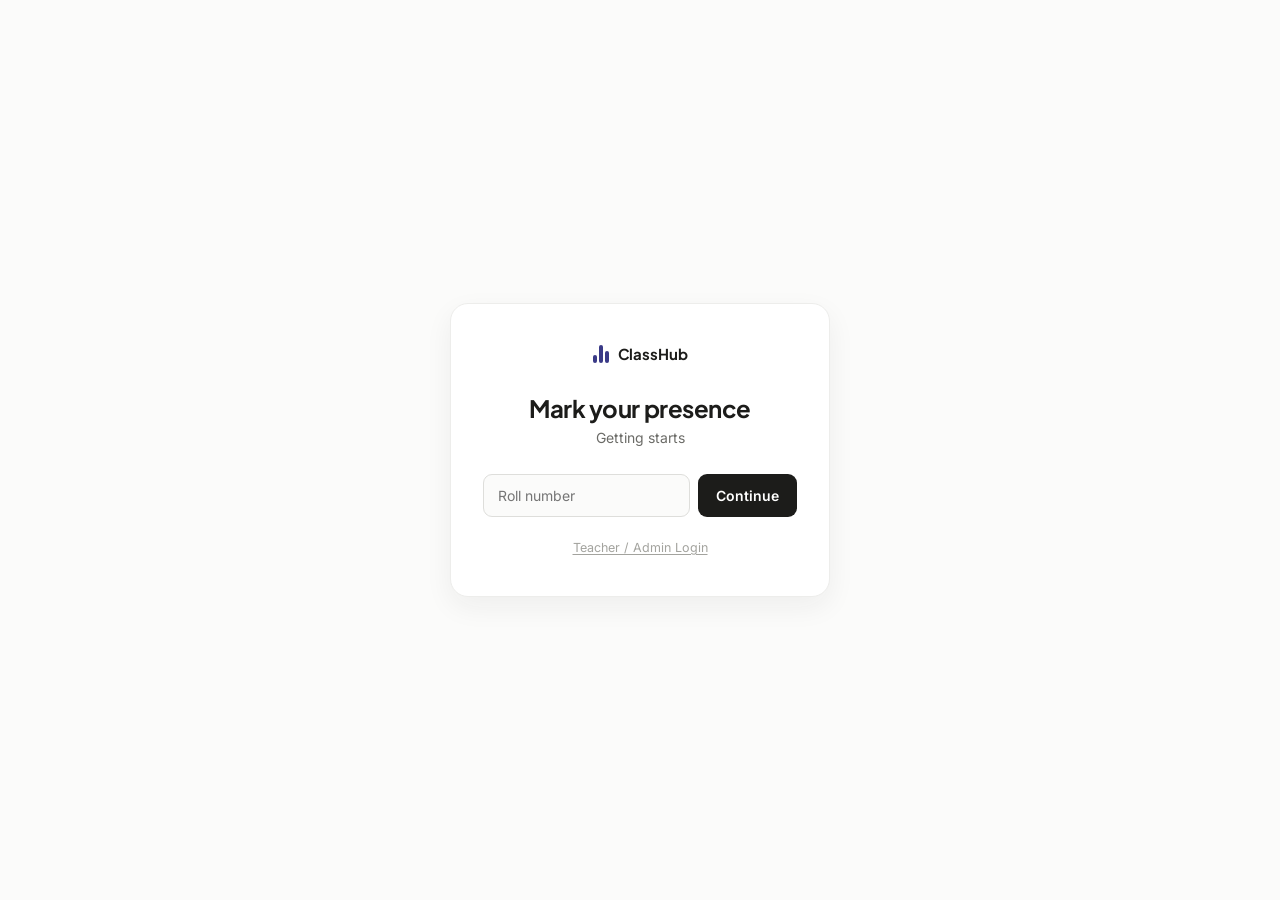
==== commit 6f768a2f: "Add files via upload" ====
--- a/index.html
+++ b/index.html
@@ -11,9 +11,6 @@
 </head>
 <body>
 
-  <!-- =========================================================
-       SCREEN 1: LANDING — roll number entry (primary) + teacher link
-  ========================================================== -->
   <section id="landing-screen" class="screen center">
     <div class="card">
       <div class="brand">
@@ -34,9 +31,6 @@
     </div>
   </section>
 
-  <!-- =========================================================
-       SCREEN 2: TEACHER / ADMIN LOGIN
-  ========================================================== -->
   <section id="teacher-login-screen" class="screen center hidden">
     <div class="card">
       <button id="back-to-landing" class="back-link" aria-label="Back">← Back</button>
@@ -63,9 +57,6 @@
     </div>
   </section>
 
-  <!-- =========================================================
-       SCREEN 3: STUDENT VIEW — attendance bar (own record)
-  ========================================================== -->
   <section id="student-screen" class="screen hidden">
     <header class="app-header">
       <div class="header-left">
@@ -79,25 +70,14 @@
       <p class="eyebrow" id="student-roll-label"></p>
       <h2 class="page-title" id="student-name-label"></h2>
 
-      <div class="stat-block">
-        <div class="stat-row">
-          <span class="stat-label">Attendance</span>
-          <span class="stat-value" id="attendance-percent">—</span>
-        </div>
-        <div class="progress-track">
-          <div class="progress-fill" id="progress-fill" style="width: 0%"></div>
-        </div>
-        <div class="stat-sub" id="attendance-summary">No records yet</div>
-      </div>
+      <h3 class="section-label">Attendance</h3>
+      <div id="history-list" class="history-list"></div>
 
-      <h3 class="section-label">Recent days</h3>
-      <div id="history-list" class="history-list"></div>
+      <h3 class="section-label notes-label">Notes</h3>
+      <div id="student-notes-list" class="notes-list"></div>
     </main>
   </section>
 
-  <!-- =========================================================
-       SCREEN 4: TEACHER DASHBOARD — the attendance bar
-  ========================================================== -->
   <section id="teacher-screen" class="screen hidden">
     <header class="app-header">
       <div class="header-left">
@@ -123,6 +103,22 @@
 
       <div id="attendance-bar" class="attendance-bar"></div>
       <p class="hint-text">Click a student to cycle: unmarked → present → absent</p>
+
+      <section class="notes-section">
+        <div class="notes-header">
+          <h2 class="page-title">Notes</h2>
+          <p class="eyebrow">Upload PDF or image notes for students</p>
+        </div>
+
+        <form id="notes-upload-form" class="notes-upload-form">
+          <input type="text" id="note-title-input" placeholder="Note title" required />
+          <input type="file" id="note-file-input" accept=".pdf,image/*" required />
+          <button type="submit" class="btn-primary notes-upload-btn">Upload note</button>
+        </form>
+        <p id="notes-upload-error" class="error-text hidden"></p>
+
+        <div id="teacher-notes-list" class="notes-list"></div>
+      </section>
     </main>
   </section>
 
--- a/style.css
+++ b/style.css
@@ -1,10 +1,8 @@
-/* =========================================================
-   TOKENS
-========================================================= */
 :root {
-  --bg: #FAFAF9;
+  --bg: #FBFBFA;
   --surface: #FFFFFF;
-  --border: #EAEAE8;
+  --surface-soft: #F7F7F5;
+  --border: #EDEDEB;
   --border-strong: #DEDEDB;
   --text: #1C1C1A;
   --text-muted: #6B6B67;
@@ -17,12 +15,12 @@
   --absent: #B23B2E;
   --absent-bg: #FBEBE9;
   --absent-border: #F1C7C1;
-  --unmarked-bg: #F4F4F3;
+  --unmarked-bg: #F5F5F4;
   --radius-lg: 18px;
   --radius-md: 12px;
   --radius-sm: 9px;
   --shadow-sm: 0 1px 2px rgba(28, 28, 26, 0.04);
-  --shadow-md: 0 10px 28px rgba(28, 28, 26, 0.07);
+  --shadow-md: 0 10px 28px rgba(28, 28, 26, 0.06);
   --font-display: 'Plus Jakarta Sans', sans-serif;
   --font-body: 'Inter', sans-serif;
 }
@@ -39,9 +37,6 @@
 
 .hidden { display: none !important; }
 
-/* =========================================================
-   LAYOUT SHELLS
-========================================================= */
 .screen { min-height: 100vh; }
 
 .screen.center {
@@ -65,9 +60,6 @@
 
 .main.narrow { max-width: 520px; }
 
-/* =========================================================
-   BRAND
-========================================================= */
 .brand {
   display: flex;
   align-items: center;
@@ -109,9 +101,6 @@
   letter-spacing: -0.01em;
 }
 
-/* =========================================================
-   LOGIN CARDS
-========================================================= */
 .card {
   position: relative;
   width: 100%;
@@ -253,9 +242,6 @@
   margin: 10px 0 0;
 }
 
-/* =========================================================
-   APP HEADER
-========================================================= */
 .app-header {
   display: flex;
   align-items: center;
@@ -268,9 +254,6 @@
   z-index: 10;
 }
 
-/* =========================================================
-   STUDENT VIEW
-========================================================= */
 .eyebrow {
   font-size: 12.5px;
   font-weight: 600;
@@ -288,44 +271,6 @@
   letter-spacing: -0.02em;
 }
 
-.stat-block {
-  background: var(--surface);
-  border: 1px solid var(--border);
-  border-radius: var(--radius-md);
-  padding: 24px;
-  margin-bottom: 32px;
-}
-
-.stat-row {
-  display: flex;
-  justify-content: space-between;
-  align-items: baseline;
-  margin-bottom: 12px;
-}
-
-.stat-label { font-size: 13px; color: var(--text-muted); font-weight: 600; }
-.stat-value { font-family: var(--font-display); font-size: 22px; font-weight: 700; }
-
-.progress-track {
-  height: 8px;
-  background: var(--unmarked-bg);
-  border-radius: 999px;
-  overflow: hidden;
-}
-
-.progress-fill {
-  height: 100%;
-  background: var(--present);
-  border-radius: 999px;
-  transition: width 0.3s ease;
-}
-
-.stat-sub {
-  margin-top: 10px;
-  font-size: 12.5px;
-  color: var(--text-muted);
-}
-
 .section-label {
   font-size: 13px;
   font-weight: 700;
@@ -337,6 +282,7 @@
   display: flex;
   flex-direction: column;
   gap: 6px;
+  margin-bottom: 32px;
 }
 
 .history-row {
@@ -366,9 +312,6 @@
   padding: 8px 2px;
 }
 
-/* =========================================================
-   TEACHER DASHBOARD — attendance bar
-========================================================= */
 .dashboard-top {
   display: flex;
   justify-content: space-between;
@@ -479,9 +422,152 @@
   color: var(--text-faint);
 }
 
-/* =========================================================
-   RESPONSIVE (laptop-first; graceful down to tablet/mobile)
-========================================================= */
+.notes-section {
+  margin-top: 44px;
+  padding-top: 32px;
+  border-top: 1px solid var(--border);
+}
+
+.notes-header { margin-bottom: 18px; }
+
+.notes-label { margin-top: 32px; }
+
+.notes-upload-form {
+  display: flex;
+  flex-wrap: wrap;
+  gap: 10px;
+  align-items: center;
+  margin-bottom: 20px;
+}
+
+.notes-upload-form input[type="text"] {
+  flex: 1 1 220px;
+  padding: 11px 14px;
+  border: 1px solid var(--border-strong);
+  border-radius: var(--radius-sm);
+  font-family: var(--font-body);
+  font-size: 14px;
+  background: var(--bg);
+  outline: none;
+  transition: border-color 0.15s ease;
+}
+.notes-upload-form input[type="text"]:focus { border-color: var(--accent); background: var(--surface); }
+
+.notes-upload-form input[type="file"] {
+  flex: 1 1 220px;
+  font-size: 13px;
+  font-family: var(--font-body);
+  color: var(--text-muted);
+}
+
+.notes-upload-btn { width: auto; padding: 11px 20px; flex: 0 0 auto; }
+
+.notes-list {
+  display: flex;
+  flex-direction: column;
+  gap: 20px;
+  margin-bottom: 8px;
+}
+
+.note-date-group {
+  display: flex;
+  flex-direction: column;
+  gap: 8px;
+}
+
+.note-date-heading {
+  font-size: 12.5px;
+  font-weight: 700;
+  color: var(--text-faint);
+  text-transform: uppercase;
+  letter-spacing: 0.04em;
+  margin: 0;
+}
+
+.note-cards {
+  display: flex;
+  flex-direction: column;
+  gap: 8px;
+}
+
+.note-card {
+  display: flex;
+  align-items: center;
+  justify-content: space-between;
+  gap: 12px;
+  padding: 12px 16px;
+  border: 1px solid var(--border);
+  border-radius: var(--radius-md);
+  background: var(--surface-soft);
+  flex-wrap: wrap;
+}
+
+.note-card-main {
+  display: flex;
+  align-items: center;
+  gap: 12px;
+  min-width: 0;
+}
+
+.file-badge {
+  flex: 0 0 auto;
+  font-size: 10.5px;
+  font-weight: 700;
+  letter-spacing: 0.03em;
+  padding: 5px 9px;
+  border-radius: var(--radius-sm);
+}
+.file-badge.pdf { color: var(--absent); background: var(--absent-bg); }
+.file-badge.image { color: var(--accent); background: var(--accent-soft); }
+
+.note-card-text {
+  display: flex;
+  flex-direction: column;
+  gap: 2px;
+  min-width: 0;
+}
+
+.note-title {
+  font-size: 13.5px;
+  font-weight: 600;
+  color: var(--text);
+  overflow: hidden;
+  text-overflow: ellipsis;
+  white-space: nowrap;
+  max-width: 320px;
+}
+
+.note-meta {
+  font-size: 11.5px;
+  color: var(--text-faint);
+}
+
+.note-card-actions {
+  display: flex;
+  align-items: center;
+  gap: 14px;
+  flex: 0 0 auto;
+}
+
+.note-open-link {
+  font-size: 12.5px;
+  font-weight: 600;
+  color: var(--accent);
+  text-decoration: none;
+}
+.note-open-link:hover { text-decoration: underline; }
+
+.note-delete-btn {
+  background: none;
+  border: none;
+  color: var(--text-faint);
+  font-size: 12px;
+  cursor: pointer;
+  font-family: var(--font-body);
+  padding: 0;
+}
+.note-delete-btn:hover { color: var(--absent); }
+
 @media (max-width: 640px) {
   .app-header { padding: 14px 18px; }
   .main { padding: 28px 18px 48px; }
@@ -490,6 +576,9 @@
   .dashboard-top { flex-direction: column; align-items: stretch; }
   .date-controls { flex-wrap: wrap; }
   .student-chip { flex: 1 1 calc(50% - 10px); min-width: 0; }
+  .notes-upload-form { flex-direction: column; align-items: stretch; }
+  .notes-upload-btn { width: 100%; }
+  .note-title { max-width: 160px; }
 }
 
 @media (prefers-reduced-motion: reduce) {
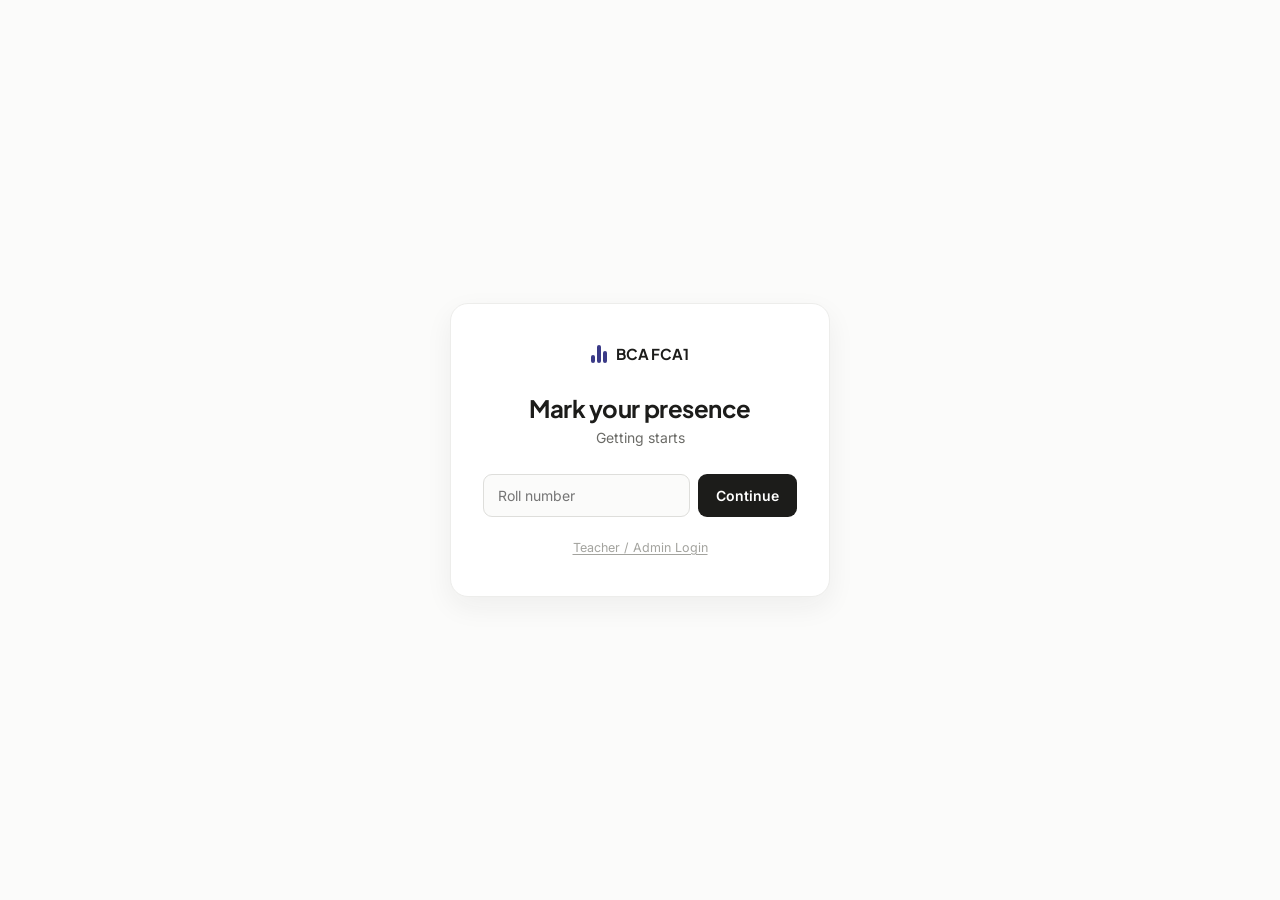
==== commit f8522a33: "Update index.html" ====
--- a/index.html
+++ b/index.html
@@ -8,6 +8,10 @@
 <link rel="preconnect" href="https://fonts.gstatic.com" crossorigin />
 <link href="https://fonts.googleapis.com/css2?family=Plus+Jakarta+Sans:wght@500;600;700;800&family=Inter:wght@400;500;600&display=swap" rel="stylesheet" />
 <link rel="stylesheet" href="style.css" />
+<link rel="manifest" href="manifest.json">
+<link rel="icon" href="icon.svg" type="image/svg+xml">
+<meta name="theme-color" content="#FFFFFF">
+<meta name="mobile-web-app-capable" content="yes">
 </head>
 <body>
 
@@ -15,7 +19,7 @@
     <div class="card">
       <div class="brand">
         <span class="brand-bars" aria-hidden="true"><i></i><i></i><i></i></span>
-        <span class="brand-name">ClassHub</span>
+        <span class="brand-name">BCA FCA1</span>
       </div>
 
       <h1 class="heading">Mark your presence</h1>
